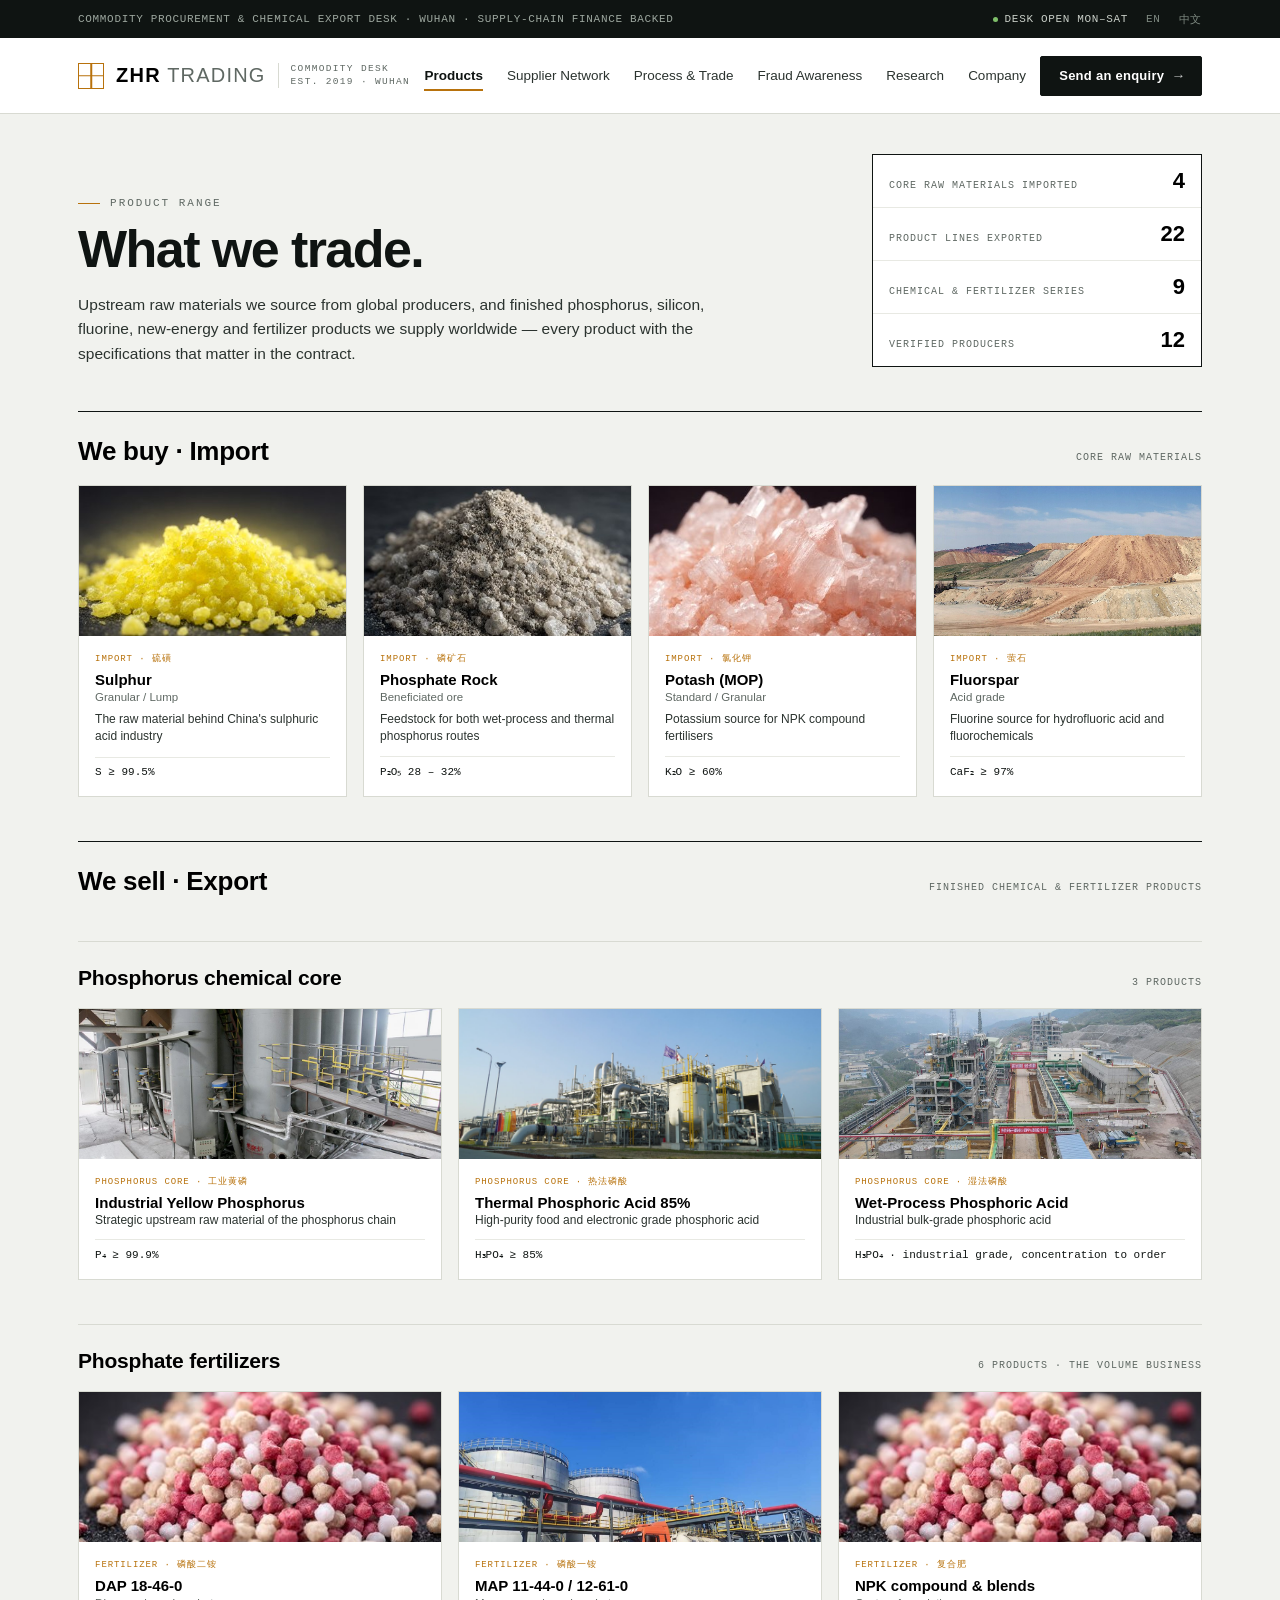
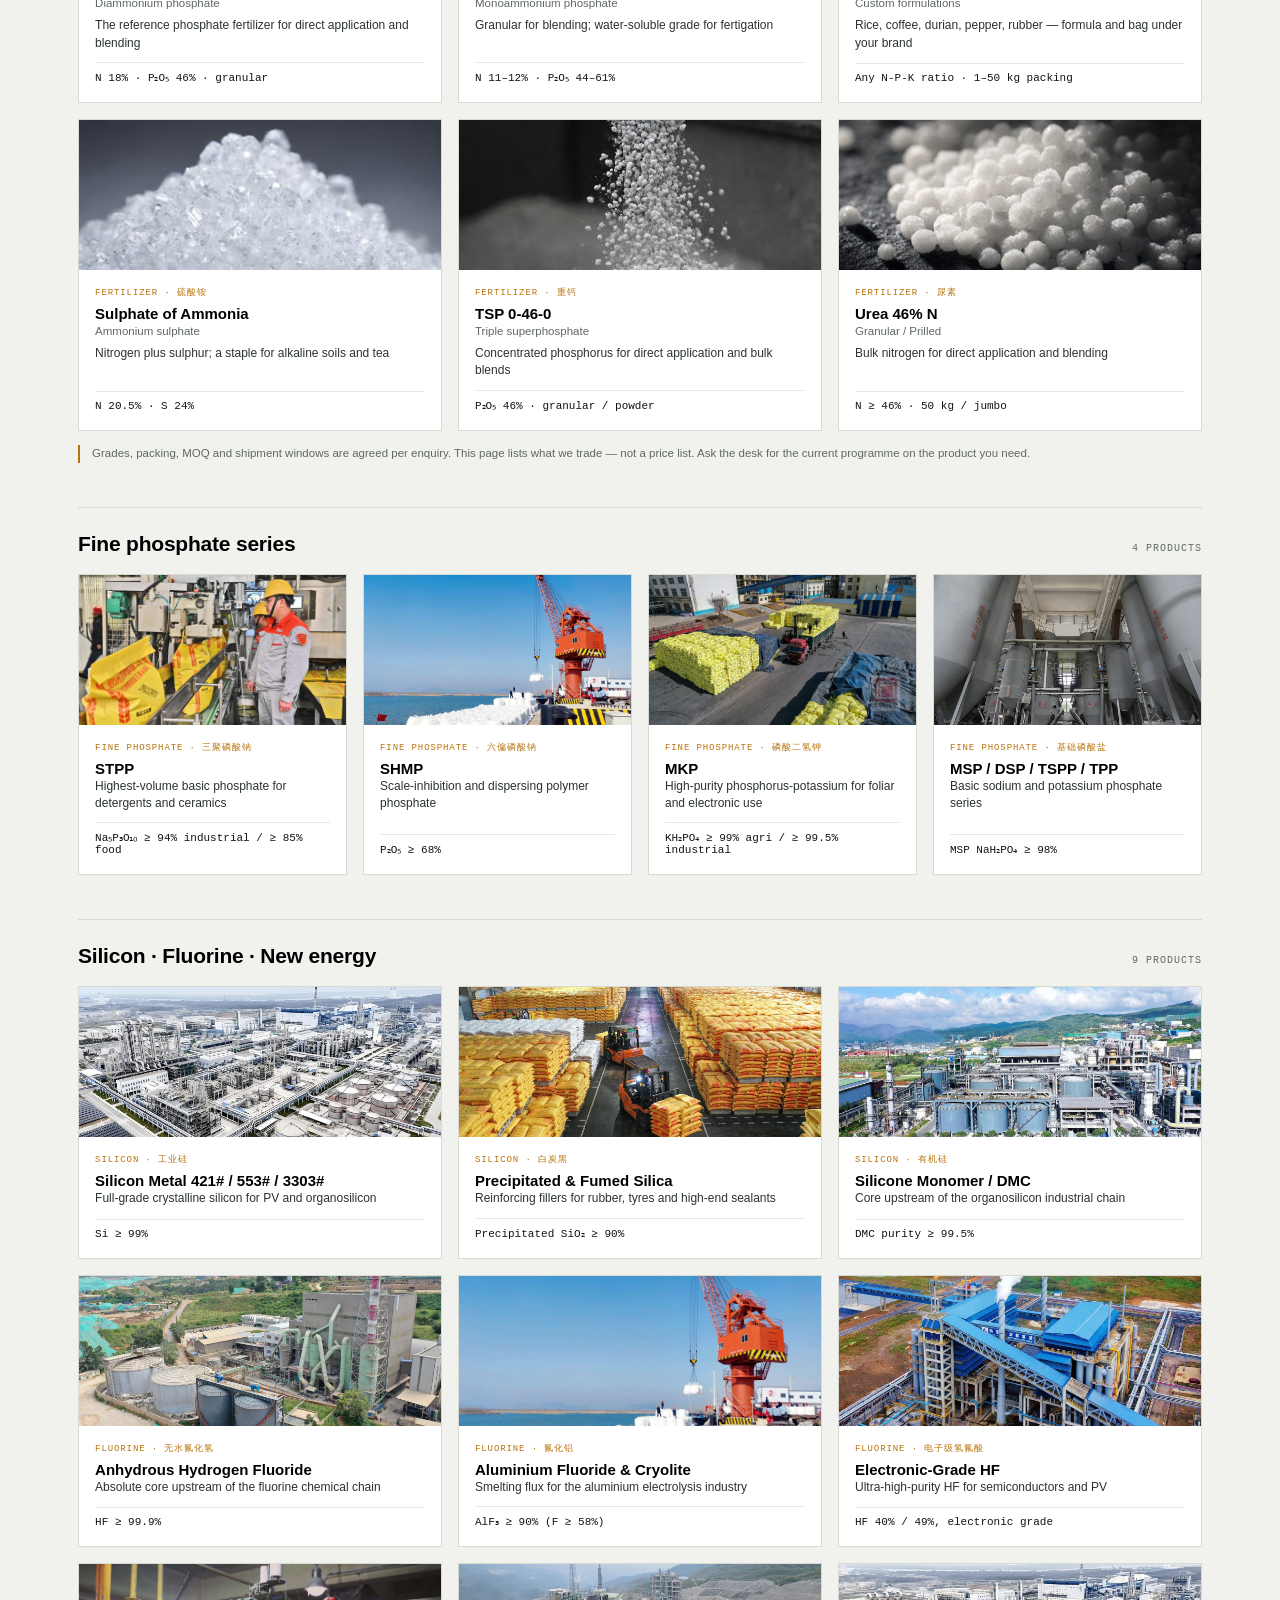
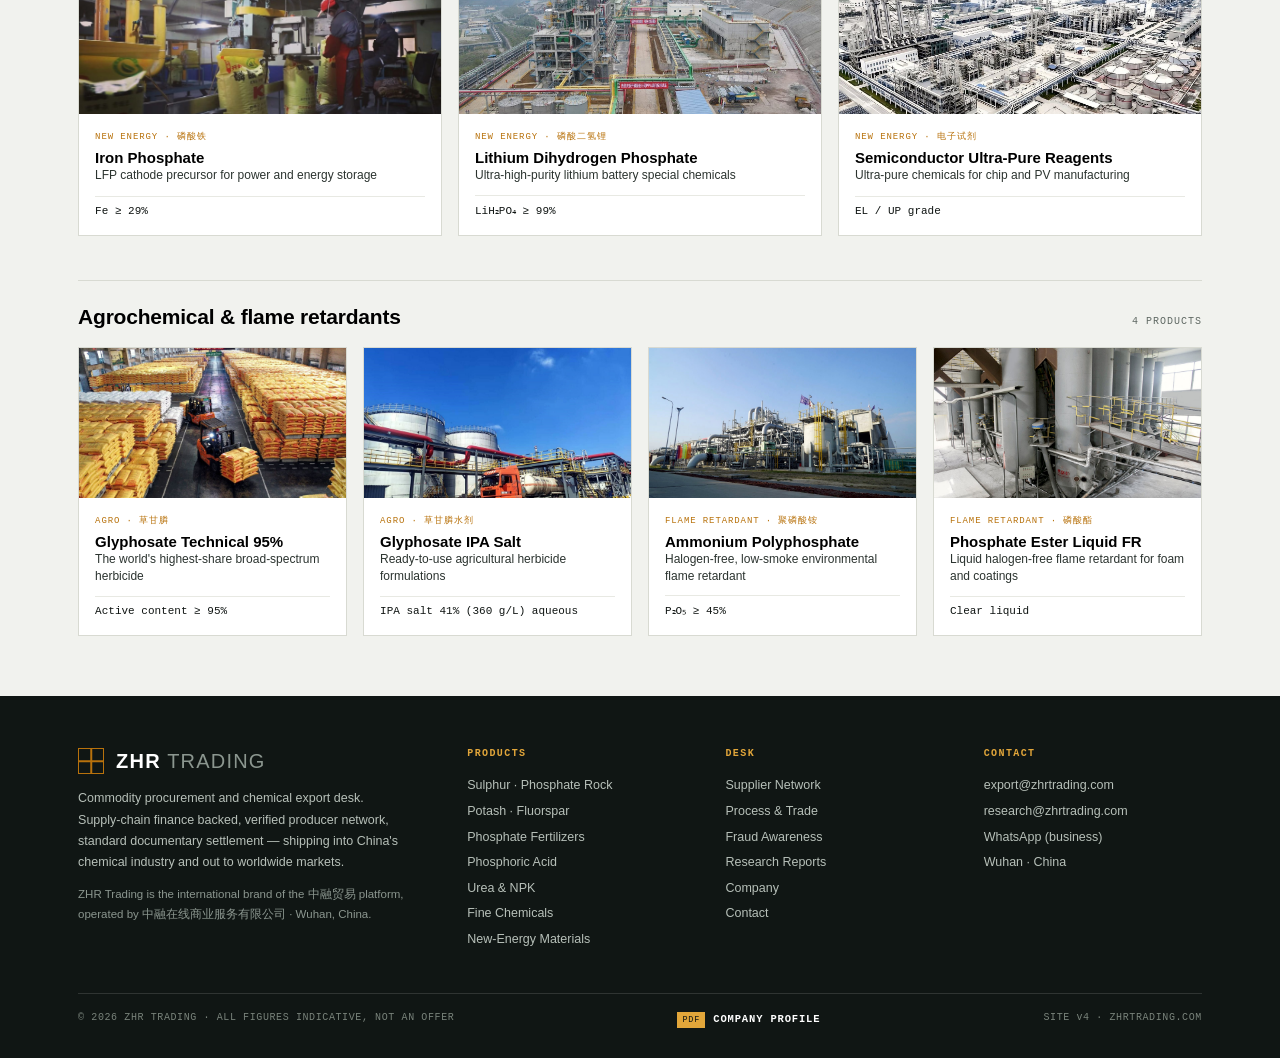
==== products.html @ 41c87e3f "ZHR site v4 - design-faithful build" ====
<!DOCTYPE html>
<html lang="en">
<head>
<meta charset="utf-8">
<meta name="viewport" content="width=device-width,initial-scale=1">
<title>Products — sulphur, phosphate rock, potash, fluorspar, DAP/MAP | ZHR Trading</title>
<meta name="description" content="What we trade: four raw materials in, nine product lines out — sulphur, phosphate rock, potash, fluorspar, phosphoric acid, DAP/MAP/NPK, urea and new-energy materials.">
<meta property="og:title" content="Products — sulphur, phosphate rock, potash, fluorspar, DAP/MAP | ZHR Trading">
<meta property="og:description" content="What we trade: four raw materials in, nine product lines out — sulphur, phosphate rock, potash, fluorspar, phosphoric acid, DAP/MAP/NPK, urea and new-energy materials.">
<meta property="og:type" content="website">
<meta property="og:site_name" content="ZHR Trading">
<link rel="canonical" href="https://www.zhrtrading.com/products">
<link rel="icon" href="assets/favicon.svg" type="image/svg+xml">
<link rel="stylesheet" href="assets/v4.css">
</head>
<body>
  <div class="utility"><div class="wrap">
    <div class="u-l">COMMODITY PROCUREMENT &amp; CHEMICAL EXPORT DESK · WUHAN · SUPPLY-CHAIN FINANCE BACKED</div>
    <div class="u-r"><span class="u-live"><i></i>DESK OPEN MON–SAT</span><span class="on">EN</span><a href="company.html" style="color:#7F8A82">中文</a></div>
  </div></div>
  <nav class="nav"><div class="wrap">
    <a class="brand" href="index.html" style="text-decoration:none"><span class="mark"></span><span class="wm">ZHR<em>&nbsp;TRADING</em></span>
      <span class="tag">COMMODITY DESK<br>EST. 2019 · WUHAN</span></a>
    <div class="menu"><a class="act " href="products.html">Products</a><a class="" href="network.html">Supplier Network</a><a class="" href="process.html">Process &amp; Trade</a><a class="" href="fraud.html">Fraud Awareness</a><a class="" href="research.html">Research</a><a class="" href="company.html">Company</a></div>
    <details class="mnav"><summary>☰</summary><div class="sheet"><a class="act" href="products.html">Products</a><a class="" href="network.html">Supplier Network</a><a class="" href="process.html">Process &amp; Trade</a><a class="" href="fraud.html">Fraud Awareness</a><a class="" href="research.html">Research</a><a class="" href="company.html">Company</a><a href="contact.html">Send an enquiry →</a></div></details>
    <a class="btn" href="contact.html">Send an enquiry <span class="ar">→</span></a>
  </div></nav>

<div class="wrap">
    <div class="pghead">
      <div>
        <div class="eyebrow"><span class="tick"></span>PRODUCT RANGE</div>
        <h1>What we trade.</h1>
        <p>Upstream raw materials we source from global producers, and finished phosphorus, silicon, fluorine,
          new-energy and fertilizer products we supply worldwide — every product with the specifications that
          matter in the contract.</p>
      </div>
      <div class="counts">
        <div><span class="k">Core raw materials imported</span><span class="v">4</span></div>
        <div><span class="k">Product lines exported</span><span class="v">22</span></div>
        <div><span class="k">Chemical &amp; fertilizer series</span><span class="v">9</span></div>
        <div><span class="k">Verified producers</span><span class="v">12</span></div>
      </div>
    </div>

    <div class="grp">
      <div class="gh"><h3>We buy · Import</h3><span class="gsub">Core raw materials</span></div>
      <div class="grid4">
        <div class="pcard"><div class="ph"><img src="img/prod_sulphur_granular.jpg"></div>
          <div class="body"><div class="ser">Import · 硫磺</div><b>Sulphur</b><div class="zh">Granular / Lump</div>
            <div class="use">The raw material behind China's sulphuric acid industry</div><div class="sp">S ≥ 99.5%</div></div></div>
        <div class="pcard"><div class="ph"><img src="img/prod_phosphate_rock.jpg"></div>
          <div class="body"><div class="ser">Import · 磷矿石</div><b>Phosphate Rock</b><div class="zh">Beneficiated ore</div>
            <div class="use">Feedstock for both wet-process and thermal phosphorus routes</div><div class="sp">P₂O₅ 28 – 32%</div></div></div>
        <div class="pcard"><div class="ph"><img src="img/prod_potassium_chloride.jpg"></div>
          <div class="body"><div class="ser">Import · 氯化钾</div><b>Potash (MOP)</b><div class="zh">Standard / Granular</div>
            <div class="use">Potassium source for NPK compound fertilisers</div><div class="sp">K₂O ≥ 60%</div></div></div>
        <div class="pcard"><div class="ph"><img src="img/ops/mine_02_panorama.jpg"></div>
          <div class="body"><div class="ser">Import · 萤石</div><b>Fluorspar</b><div class="zh">Acid grade</div>
            <div class="use">Fluorine source for hydrofluoric acid and fluorochemicals</div><div class="sp">CaF₂ ≥ 97%</div></div></div>
      </div>
    </div>

    <div class="grp">
      <div class="gh"><h3>We sell · Export</h3><span class="gsub">Finished chemical &amp; fertilizer products</span></div>
    </div>

    <div class="grp" style="border-top:1px solid var(--line)">
      <div class="gh"><h3 style="font-size:21px">Phosphorus chemical core</h3><span class="gsub">3 products</span></div>
      <div class="grid3">
        <div class="pcard"><div class="ph"><img src="img/ops/ws_p2o5zj_10.jpg"></div>
          <div class="body"><div class="ser">Phosphorus core · 工业黄磷</div><b>Industrial Yellow Phosphorus</b>
            <div class="use">Strategic upstream raw material of the phosphorus chain</div><div class="sp">P₄ ≥ 99.9%</div></div></div>
        <div class="pcard"><div class="ph"><img src="img/ops/process_01_chemical_plant_new.jpg"></div>
          <div class="body"><div class="ser">Phosphorus core · 热法磷酸</div><b>Thermal Phosphoric Acid 85%</b>
            <div class="use">High-purity food and electronic grade phosphoric acid</div><div class="sp">H₃PO₄ ≥ 85%</div></div></div>
        <div class="pcard"><div class="ph"><img src="img/ops/ws_gzstv_01.jpg"></div>
          <div class="body"><div class="ser">Phosphorus core · 湿法磷酸</div><b>Wet-Process Phosphoric Acid</b>
            <div class="use">Industrial bulk-grade phosphoric acid</div><div class="sp">H₃PO₄ · industrial grade, concentration to order</div></div></div>
      </div>
    </div>

    <div class="grp" style="border-top:1px solid var(--line)">
      <div class="gh"><h3 style="font-size:21px">Phosphate fertilizers</h3><span class="gsub">6 products · the volume business</span></div>
      <div class="grid3">
        <div class="pcard"><div class="ph"><img src="img/prod_npk_blend.jpg"></div>
          <div class="body"><div class="ser">Fertilizer · 磷酸二铵</div><b>DAP 18-46-0</b><div class="zh">Diammonium phosphate</div>
            <div class="use">The reference phosphate fertilizer for direct application and blending</div>
            <div class="sp">N 18% · P₂O₅ 46% · granular</div></div></div>
        <div class="pcard"><div class="ph"><img src="img/ops/ws_kingenta_05.jpg"></div>
          <div class="body"><div class="ser">Fertilizer · 磷酸一铵</div><b>MAP 11-44-0 / 12-61-0</b><div class="zh">Monoammonium phosphate</div>
            <div class="use">Granular for blending; water-soluble grade for fertigation</div>
            <div class="sp">N 11–12% · P₂O₅ 44–61%</div></div></div>
        <div class="pcard"><div class="ph"><img src="img/prod_npk_blend.jpg"></div>
          <div class="body"><div class="ser">Fertilizer · 复合肥</div><b>NPK compound &amp; blends</b><div class="zh">Custom formulations</div>
            <div class="use">Rice, coffee, durian, pepper, rubber — formula and bag under your brand</div>
            <div class="sp">Any N-P-K ratio · 1–50 kg packing</div></div></div>
        <div class="pcard"><div class="ph"><img src="img/prod_ammonium_sulphate.jpg"></div>
          <div class="body"><div class="ser">Fertilizer · 硫酸铵</div><b>Sulphate of Ammonia</b><div class="zh">Ammonium sulphate</div>
            <div class="use">Nitrogen plus sulphur; a staple for alkaline soils and tea</div>
            <div class="sp">N 20.5% · S 24%</div></div></div>
        <div class="pcard"><div class="ph"><img src="img/gen_fert_prills.jpg"></div>
          <div class="body"><div class="ser">Fertilizer · 重钙</div><b>TSP 0-46-0</b><div class="zh">Triple superphosphate</div>
            <div class="use">Concentrated phosphorus for direct application and bulk blends</div>
            <div class="sp">P₂O₅ 46% · granular / powder</div></div></div>
        <div class="pcard"><div class="ph"><img src="img/prod_urea_prills.jpg"></div>
          <div class="body"><div class="ser">Fertilizer · 尿素</div><b>Urea 46% N</b><div class="zh">Granular / Prilled</div>
            <div class="use">Bulk nitrogen for direct application and blending</div>
            <div class="sp">N ≥ 46% · 50 kg / jumbo</div></div></div>
      </div>
      <p class="note">Grades, packing, MOQ and shipment windows are agreed per enquiry. This page lists what we
        trade — not a price list. Ask the desk for the current programme on the product you need.</p>
    </div>

    <div class="grp" style="border-top:1px solid var(--line)">
      <div class="gh"><h3 style="font-size:21px">Fine phosphate series</h3><span class="gsub">4 products</span></div>
      <div class="grid4">
        <div class="pcard"><div class="ph"><img src="img/ops/packaging_line_inspection.jpg"></div>
          <div class="body"><div class="ser">Fine phosphate · 三聚磷酸钠</div><b>STPP</b>
            <div class="use">Highest-volume basic phosphate for detergents and ceramics</div><div class="sp">Na₅P₃O₁₀ ≥ 94% industrial / ≥ 85% food</div></div></div>
        <div class="pcard"><div class="ph"><img src="img/ops/plant-03.jpg"></div>
          <div class="body"><div class="ser">Fine phosphate · 六偏磷酸钠</div><b>SHMP</b>
            <div class="use">Scale-inhibition and dispersing polymer phosphate</div><div class="sp">P₂O₅ ≥ 68%</div></div></div>
        <div class="pcard"><div class="ph"><img src="img/ops/ws_hbnews_06.jpg"></div>
          <div class="body"><div class="ser">Fine phosphate · 磷酸二氢钾</div><b>MKP</b>
            <div class="use">High-purity phosphorus-potassium for foliar and electronic use</div><div class="sp">KH₂PO₄ ≥ 99% agri / ≥ 99.5% industrial</div></div></div>
        <div class="pcard"><div class="ph"><img src="img/ops/ws_p2o5zj_11.jpg"></div>
          <div class="body"><div class="ser">Fine phosphate · 基础磷酸盐</div><b>MSP / DSP / TSPP / TPP</b>
            <div class="use">Basic sodium and potassium phosphate series</div><div class="sp">MSP NaH₂PO₄ ≥ 98%</div></div></div>
      </div>
    </div>

    <div class="grp" style="border-top:1px solid var(--line)">
      <div class="gh"><h3 style="font-size:21px">Silicon · Fluorine · New energy</h3><span class="gsub">9 products</span></div>
      <div class="grid3">
        <div class="pcard"><div class="ph"><img src="img/ops/plant_industrial_new.jpg"></div>
          <div class="body"><div class="ser">Silicon · 工业硅</div><b>Silicon Metal 421# / 553# / 3303#</b>
            <div class="use">Full-grade crystalline silicon for PV and organosilicon</div><div class="sp">Si ≥ 99%</div></div></div>
        <div class="pcard"><div class="ph"><img src="img/ops/ws_04_plant_new.jpg"></div>
          <div class="body"><div class="ser">Silicon · 白炭黑</div><b>Precipitated &amp; Fumed Silica</b>
            <div class="use">Reinforcing fillers for rubber, tyres and high-end sealants</div><div class="sp">Precipitated SiO₂ ≥ 90%</div></div></div>
        <div class="pcard"><div class="ph"><img src="img/ops/ws_chinaypc_08.jpg"></div>
          <div class="body"><div class="ser">Silicon · 有机硅</div><b>Silicone Monomer / DMC</b>
            <div class="use">Core upstream of the organosilicon industrial chain</div><div class="sp">DMC purity ≥ 99.5%</div></div></div>
        <div class="pcard"><div class="ph"><img src="img/ops/ws_chinaypc_09.jpg"></div>
          <div class="body"><div class="ser">Fluorine · 无水氟化氢</div><b>Anhydrous Hydrogen Fluoride</b>
            <div class="use">Absolute core upstream of the fluorine chemical chain</div><div class="sp">HF ≥ 99.9%</div></div></div>
        <div class="pcard"><div class="ph"><img src="img/ops/plant-03.jpg"></div>
          <div class="body"><div class="ser">Fluorine · 氟化铝</div><b>Aluminium Fluoride &amp; Cryolite</b>
            <div class="use">Smelting flux for the aluminium electrolysis industry</div><div class="sp">AlF₃ ≥ 90% (F ≥ 58%)</div></div></div>
        <div class="pcard"><div class="ph"><img src="img/ops/ws_sina_00.jpg"></div>
          <div class="body"><div class="ser">Fluorine · 电子级氢氟酸</div><b>Electronic-Grade HF</b>
            <div class="use">Ultra-high-purity HF for semiconductors and PV</div><div class="sp">HF 40% / 49%, electronic grade</div></div></div>
        <div class="pcard"><div class="ph"><img src="img/ops/ws_gzstv_02.jpg"></div>
          <div class="body"><div class="ser">New energy · 磷酸铁</div><b>Iron Phosphate</b>
            <div class="use">LFP cathode precursor for power and energy storage</div><div class="sp">Fe ≥ 29%</div></div></div>
        <div class="pcard"><div class="ph"><img src="img/ops/ws_gzstv2_07.jpg"></div>
          <div class="body"><div class="ser">New energy · 磷酸二氢锂</div><b>Lithium Dihydrogen Phosphate</b>
            <div class="use">Ultra-high-purity lithium battery special chemicals</div><div class="sp">LiH₂PO₄ ≥ 99%</div></div></div>
        <div class="pcard"><div class="ph"><img src="img/ops/plant-industrial.jpg"></div>
          <div class="body"><div class="ser">New energy · 电子试剂</div><b>Semiconductor Ultra-Pure Reagents</b>
            <div class="use">Ultra-pure chemicals for chip and PV manufacturing</div><div class="sp">EL / UP grade</div></div></div>
      </div>
    </div>

    <div class="grp" style="border-top:1px solid var(--line);padding-bottom:60px">
      <div class="gh"><h3 style="font-size:21px">Agrochemical &amp; flame retardants</h3><span class="gsub">4 products</span></div>
      <div class="grid4">
        <div class="pcard"><div class="ph"><img src="img/ops/workshop-04.jpg"></div>
          <div class="body"><div class="ser">Agro · 草甘膦</div><b>Glyphosate Technical 95%</b>
            <div class="use">The world's highest-share broad-spectrum herbicide</div><div class="sp">Active content ≥ 95%</div></div></div>
        <div class="pcard"><div class="ph"><img src="img/ops/workshop-kingenta.jpg"></div>
          <div class="body"><div class="ser">Agro · 草甘膦水剂</div><b>Glyphosate IPA Salt</b>
            <div class="use">Ready-to-use agricultural herbicide formulations</div><div class="sp">IPA salt 41% (360 g/L) aqueous</div></div></div>
        <div class="pcard"><div class="ph"><img src="img/ops/chem-plant.jpg"></div>
          <div class="body"><div class="ser">Flame retardant · 聚磷酸铵</div><b>Ammonium Polyphosphate</b>
            <div class="use">Halogen-free, low-smoke environmental flame retardant</div><div class="sp">P₂O₅ ≥ 45%</div></div></div>
        <div class="pcard"><div class="ph"><img src="img/ops/workshop-p2o5.jpg"></div>
          <div class="body"><div class="ser">Flame retardant · 磷酸酯</div><b>Phosphate Ester Liquid FR</b>
            <div class="use">Liquid halogen-free flame retardant for foam and coatings</div><div class="sp">Clear liquid</div></div></div>
      </div>
    </div>
  </div>

  
</div>

<!-- ===================== S03 · SUPPLIER NETWORK & ON THE GROUND ===================== -->
<style>
#s03 .pghead{padding:40px 0 0;display:grid;grid-template-columns:1fr 330px;gap:56px;align-items:end}
#s03 .pghead h1{font-family:var(--f-d);font-size:52px;line-height:1.03;letter-spacing:-.03em;font-weight:600;margin-top:14px}
#s03 .pghead p{margin-top:16px;font-size:15px;line-height:1.6;color:var(--ink2);max-width:620px}
#s03 .facts{border:1px solid var(--ink);background:var(--panel)}
#s03 .facts div{display:flex;justify-content:space-between;align-items:baseline;padding:12px 16px;border-bottom:1px solid var(--line2)}
#s03 .facts div:last-child{border-bottom:0}
#s03 .facts .k{font-family:var(--f-m);font-size:10px;letter-spacing:.1em;text-transform:uppercase;color:var(--muted)}
#s03 .facts .v{font-family:var(--f-d);font-size:20px;font-weight:600}
#s03 .legend{margin-top:26px;border:1px solid var(--line);background:var(--panel);padding:14px 18px;font-size:12px;color:var(--muted);line-height:1.6}
#s03 .legend b{color:var(--ink)}
#s03 .pgrid{display:grid;grid-template-columns:repeat(3,1fr);gap:16px;margin-top:34px}
#s03 .pc{border:1px solid var(--line);background:var(--panel);display:flex;flex-direction:column}
#s03 .pc .ph{height:168px;overflow:hidden;position:relative}
#s03 .pc .ph img{width:100%;height:100%;object-fit:cover}
#s03 .pc .ph .id{position:absolute;left:0;top:0;background:var(--ink);color:#E2A63A;font-family:var(--f-d);font-size:22px;font-weight:600;padding:5px 14px}
#s03 .pc.noimg .body{padding-top:20px}
#s03 .pc .body{padding:16px 18px 18px;flex:1;display:flex;flex-direction:column}
#s03 .pc .reg{font-family:var(--f-m);font-size:9.5px;letter-spacing:.1em;text-transform:uppercase;color:var(--amber);margin-bottom:7px}
#s03 .pc h4{font-family:var(--f-d);font-size:16px;font-weight:600;line-height:1.28;margin-bottom:10px}
#s03 .pc .stats{display:grid;grid-template-columns:1fr auto;gap:5px 12px;font-family:var(--f-m);font-size:11px;
  border-top:1px solid var(--line2);padding-top:9px;margin-top:auto}
#s03 .pc .stats .dt{color:var(--muted)}#s03 .pc .stats .dd{color:var(--ink);text-align:right}
#s03 .pc .desc{font-size:12px;line-height:1.5;color:var(--ink2);margin-top:10px}
#s03 .tabs{display:flex;gap:20px;align-items:baseline;border-bottom:1px solid var(--line);padding-bottom:12px;margin-top:60px}
#s03 .tabs .tl{font-family:var(--f-d);font-size:26px;font-weight:600;letter-spacing:-.01em;margin-right:auto}
#s03 .tabs a{font-family:var(--f-m);font-size:10.5px;letter-spacing:.12em;text-transform:uppercase;color:var(--muted)}
#s03 .tabs a.on{color:var(--ink);border-bottom:2px solid var(--amber);padding-bottom:12px;margin-bottom:-13px}
#s03 .ogal{display:grid;grid-template-columns:repeat(4,1fr);gap:8px;margin-top:20px}
#s03 .ogal figure{position:relative;overflow:hidden;aspect-ratio:1/1}
#s03 .ogal figure img{width:100%;height:100%;object-fit:cover;filter:saturate(.92)}
#s03 .ogal figcaption{position:absolute;left:0;bottom:0;right:0;padding:16px 12px 10px;color:#E9EBE5;
  font-family:var(--f-m);font-size:9.5px;letter-spacing:.08em;text-transform:uppercase;
  background:linear-gradient(180deg,rgba(8,12,10,0),rgba(8,12,10,.85))}
#s03 .ogal figure.wide{grid-column:span 2;aspect-ratio:2/1}
</style>
  <footer class="foot"><div class="wrap">
    <div class="cols">
      <div class="about"><div class="brand"><span class="mark"></span><span class="wm">ZHR<em style="color:#8B968F">&nbsp;TRADING</em></span></div>
        <p>Commodity procurement and chemical export desk. Supply-chain finance backed, verified producer network,
          standard documentary settlement — shipping into China's chemical industry and out to worldwide markets.</p>
        <p style="margin-top:12px;font-size:11.5px;color:#8B968F">ZHR Trading is the international brand of the
          中融贸易 platform, operated by 中融在线商业服务有限公司 · Wuhan, China.</p></div>
      <div><h5>Products</h5><ul>
        <li><a href="products.html">Sulphur · Phosphate Rock</a></li><li><a href="products.html">Potash · Fluorspar</a></li>
        <li><a href="products.html">Phosphate Fertilizers</a></li><li><a href="products.html">Phosphoric Acid</a></li>
        <li><a href="products.html">Urea &amp; NPK</a></li><li><a href="products.html">Fine Chemicals</a></li>
        <li><a href="products.html">New-Energy Materials</a></li></ul></div>
      <div><h5>Desk</h5><ul>
        <li><a href="network.html">Supplier Network</a></li><li><a href="process.html">Process &amp; Trade</a></li>
        <li><a href="fraud.html">Fraud Awareness</a></li><li><a href="research.html">Research Reports</a></li>
        <li><a href="company.html">Company</a></li><li><a href="contact.html">Contact</a></li></ul></div>
      <div><h5>Contact</h5><ul>
        <li>export@zhrtrading.com</li><li>research@zhrtrading.com</li><li>WhatsApp (business)</li>
        <li>Wuhan · China</li></ul></div>
    </div>
    <div class="legal"><span>© 2026 ZHR TRADING · ALL FIGURES INDICATIVE, NOT AN OFFER</span>
      <a class="dl" href="download/ZHRTrading_Company_Profile_web.pdf" download style="border:0;padding:0;gap:8px">
        <span class="dl-ic">PDF</span><span class="dl-tx" style="color:#B7C0B9"><b>COMPANY PROFILE</b></span></a>
      <span>SITE v4 · ZHRTRADING.COM</span></div>
  </div></footer>

</body>
</html>
---- assets/v4.css ----
:root{
  --paper:#F1F2EE;--panel:#FFFFFF;--ink:#0F1412;--ink2:#2B332F;--muted:#5F6863;
  --line:#D8DAD2;--line2:#E8E9E3;--amber:#B8720C;--amber-l:#E2A63A;
  --dark:#101614;--dark2:#161D1A;--paper-on-dark:#E9EBE5;
  --green:#3E7A3A;--red:#A33B2A;
  --f-d:'Bahnschrift','DIN Alternate','Arial Narrow','Segoe UI',sans-serif;
  --f-b:'Segoe UI','Helvetica Neue',Arial,sans-serif;
  --f-m:'Cascadia Mono',Consolas,'Courier New',monospace;
  --pad:88px;--gutter:clamp(18px,6.1vw,88px);
}
*{box-sizing:border-box;margin:0;padding:0}
body{background:var(--paper);font-family:var(--f-b);-webkit-font-smoothing:antialiased}

body.dark{background:var(--dark);color:var(--paper-on-dark);--panel:#161D1A;--ink:#E9EBE5;--ink2:#C3CAC4;--muted:#8B968F;--line:rgba(233,235,229,.16);--line2:rgba(233,235,229,.09)}
.wrap{width:100%;max-width:1440px;margin:0 auto;padding:0 var(--gutter)}
.mono{font-family:var(--f-m);font-variant-numeric:tabular-nums;letter-spacing:.01em}
.eyebrow{font-family:var(--f-m);font-size:11px;letter-spacing:.18em;text-transform:uppercase;color:var(--muted);display:flex;align-items:center;gap:10px}
.eyebrow .tick{width:22px;height:1px;background:var(--amber);display:inline-block}
.sechead{display:flex;justify-content:space-between;align-items:flex-end;gap:40px;padding:0 0 26px}
.sechead .num{font-family:var(--f-m);font-size:11px;letter-spacing:.16em;color:var(--amber);text-transform:uppercase}
.sechead h2{font-family:var(--f-d);font-size:38px;line-height:1.06;letter-spacing:-.015em;font-weight:600;margin-top:10px}
.sechead p{max-width:430px;font-size:14.5px;line-height:1.55;color:var(--muted)}
a{color:inherit;text-decoration:none}
.btn{display:inline-flex;align-items:center;gap:10px;height:46px;padding:0 22px;border-radius:2px;font-size:13.5px;letter-spacing:.02em;font-weight:600;border:1px solid var(--ink);background:var(--ink);color:#fff}
.btn.ghost{background:transparent;color:var(--ink);border-color:var(--line)}
.btn .ar{font-family:var(--f-m);font-size:14px;opacity:.75}
.sec{padding:74px 0 0}

/* utility + nav (shared) */
.utility{background:var(--ink);color:#C9CFC8;height:38px;display:flex;align-items:center;font-size:11.5px}
.utility .wrap{display:flex;justify-content:space-between;align-items:center}
.utility .u-l{font-family:var(--f-m);font-size:11px;letter-spacing:.06em;color:#9DA79F}
.utility .u-r{display:flex;align-items:center;gap:18px;font-family:var(--f-m);font-size:11px;letter-spacing:.06em}
.utility .u-live{display:flex;align-items:center;gap:7px;color:#C9CFC8}
.utility .u-live i{width:5px;height:5px;border-radius:50%;background:#7FBF6A;display:block}
.utility .u-r .on{color:#fff}.utility .u-r span:not(.u-live){color:#7F8A82}
.nav{height:76px;display:flex;align-items:center;background:var(--panel);border-bottom:1px solid var(--line)}
.nav .wrap{display:flex;align-items:center;justify-content:space-between}
.brand{display:flex;align-items:center;gap:12px}
.brand .mark{width:26px;height:26px;border:1.5px solid var(--amber);position:relative;flex:0 0 auto}
.brand .mark:before,.brand .mark:after{content:"";position:absolute;background:var(--amber)}
.brand .mark:before{width:1.5px;height:100%;left:50%;top:0;transform:translateX(-50%)}
.brand .mark:after{height:1.5px;width:100%;top:50%;left:0;transform:translateY(-50%)}
.brand .wm{font-family:var(--f-d);font-size:20px;letter-spacing:.06em;font-weight:600}
.brand .wm em{font-style:normal;font-weight:300;color:var(--muted)}
.brand .tag{font-family:var(--f-m);font-size:9.5px;letter-spacing:.14em;color:var(--muted);border-left:1px solid var(--line);padding-left:12px;line-height:1.35}
.menu{display:flex;align-items:center;gap:24px;font-size:13.5px}
.menu a{color:var(--ink2);padding:6px 0;position:relative}
.menu a.act{color:var(--ink);font-weight:600}
.menu a.act:after{content:"";position:absolute;left:0;right:0;bottom:-2px;height:2px;background:var(--amber)}
.nav .btn{height:40px;padding:0 18px;font-size:13px}

/* foot */
.foot{background:var(--dark);color:var(--paper-on-dark);padding:52px 0 30px;--muted:#8B968F;--line:rgba(233,235,229,.14)}
.foot .cols{display:grid;grid-template-columns:1.6fr 1fr 1fr 1fr;gap:40px}
.foot h5{font-family:var(--f-m);font-size:10px;letter-spacing:.14em;text-transform:uppercase;color:var(--amber-l);margin-bottom:14px}
.foot ul{list-style:none;font-size:12.5px;line-height:2.05;color:#B7C0B9}
.foot .about p{font-size:12.5px;line-height:1.7;color:#B7C0B9;max-width:330px;margin-top:14px}
.foot .brand .wm{color:#fff}
.foot .legal{margin-top:40px;padding-top:18px;border-top:1px solid rgba(233,235,229,.14);display:flex;justify-content:space-between;font-family:var(--f-m);font-size:10px;letter-spacing:.06em;color:#79837B}

/* ===== HERO ===== */
.hero{padding:0;border-bottom:1px solid var(--line)}
.hero .hgrid{display:grid;grid-template-columns:1.28fr 1fr;height:min(600px,72vh);min-height:460px}
.hero .hmain{position:relative;overflow:hidden}
.hero .hmain img{width:100%;height:100%;object-fit:cover;filter:saturate(.94) contrast(1.03)}
.hero .hmain:after{content:"";position:absolute;inset:0;background:linear-gradient(90deg,rgba(12,17,15,.82) 0%,rgba(12,17,15,.62) 46%,rgba(12,17,15,.28) 100%)}
.hero .hside{display:grid;grid-template-columns:1fr 1fr;grid-template-rows:1fr 1fr;gap:1px;background:var(--line)}
.hero .hside a{position:relative;overflow:hidden;display:block}
.hero .hside img{width:100%;height:100%;object-fit:cover;filter:saturate(.86) brightness(.96);transition:transform .6s ease}
.hero .hside a:hover img{transform:scale(1.04)}
.hero .hside .cx{position:absolute;left:0;right:0;bottom:0;padding:26px 14px 11px;
  background:linear-gradient(180deg,transparent,rgba(10,14,12,.86));
  font-family:var(--f-m);font-size:9.5px;letter-spacing:.13em;text-transform:uppercase;color:#DCE1DA}
.hero .hside .cx b{display:block;color:#fff;font-weight:600;margin-bottom:2px}
@media (max-width:1000px){.hero .hgrid{grid-template-columns:1fr;height:auto}
  .hero .hmain{height:420px}.hero .hside{grid-template-columns:1fr 1fr;height:280px}}
/* ---- corporate film band ---- */
.film{background:var(--ink);border-bottom:1px solid rgba(233,235,229,.14)}
.film .fwrap2{display:grid;grid-template-columns:1.4fr 1fr;align-items:center}
.fposter{position:relative;overflow:hidden;aspect-ratio:16/9;background:#000}
.fposter img{width:100%;height:100%;object-fit:cover;filter:saturate(.86) brightness(.9)}
.fposter .play{position:absolute;left:50%;top:50%;transform:translate(-50%,-50%);width:74px;height:74px;
  border-radius:50%;border:1px solid rgba(255,255,255,.8);background:rgba(10,14,12,.34);color:#fff;
  font-size:16px;display:flex;align-items:center;justify-content:center;cursor:pointer;padding-left:5px}
.fposter .play:hover{background:rgba(226,166,58,.28);border-color:#E2A63A}
.fposter .fcap{position:absolute;left:18px;bottom:14px;font-family:var(--f-m);font-size:9px;
  letter-spacing:.16em;color:#DCE1DA;text-shadow:0 1px 6px rgba(0,0,0,.7)}
.fcopy{padding:38px 0 38px 46px}
.fcopy h3{font-family:var(--f-d);font-size:29px;color:#fff;font-weight:600;line-height:1.12;letter-spacing:-.02em}
.fcopy p{margin-top:13px;font-size:13.5px;line-height:1.6;color:#9DA79F;max-width:390px}
.fbeats{margin-top:18px;list-style:none;font-family:var(--f-m);font-size:9.5px;letter-spacing:.1em;color:#8B968F}
.fbeats li{padding:7px 0;border-top:1px dotted rgba(233,235,229,.18)}
.fbeats li b{color:#E2A63A;margin-right:9px}
@media (max-width:1000px){.film .fwrap2{grid-template-columns:1fr}.fcopy{padding:26px 0 30px}}
/* ---- download chip ---- */
.filmbtns{display:flex;align-items:center;gap:16px;margin-top:20px;flex-wrap:wrap}
.dl{display:inline-flex;align-items:center;gap:10px;text-decoration:none;padding:9px 14px 9px 10px;
  border:1px solid rgba(233,235,229,.26);color:#DDE3DC;transition:.15s}
.dl:hover{border-color:#E2A63A;background:rgba(226,166,58,.08)}
.dl-ic{font-family:var(--f-m);font-size:8.5px;letter-spacing:.1em;color:#0F1412;background:#E2A63A;
  padding:4px 5px;line-height:1}
.dl-tx{font-family:var(--f-m);font-size:9.5px;letter-spacing:.06em;line-height:1.45;color:#8B968F}
.dl-tx b{display:block;color:#fff;font-size:10.5px;letter-spacing:.08em;font-weight:600}
.foot .dl{border-color:rgba(233,235,229,.2)}
.hero .hcopy{position:absolute;left:0;right:0;bottom:0;z-index:2}
.hero .hcopy .wrap{padding:0 34px 46px 34px;max-width:100%;width:auto}
.hero .hcopy .eyebrow{color:#E2A63A;margin-bottom:14px;font-size:10px}
.hero .hcopy .eyebrow .tick{background:#E2A63A}
.hero h1{font-family:var(--f-d);font-size:56px;line-height:1;letter-spacing:-.03em;font-weight:600;color:#fff;max-width:640px}
.hero .hsub{margin-top:20px;max-width:560px;font-size:16px;line-height:1.6;color:#D6DCD7}
.hero .hsub b{color:#fff;font-weight:600}
.hero .hcta{display:flex;gap:12px;margin-top:28px}
.hero .hcta .btn{background:#E2A63A;border-color:#E2A63A;color:#0C110F}
.hero .hcta .btn.ghost{background:transparent;color:#fff;border-color:rgba(255,255,255,.4)}

/* ===== BUY/SELL ===== */
.bs{display:grid;grid-template-columns:1fr 1fr;gap:0;border-bottom:1px solid var(--line)}
.bs .col{padding:40px 0 44px}
.bs .col+.col{border-left:1px solid var(--line);padding-left:48px}
.bs .col:first-child{padding-right:48px}
.bs .blab{font-family:var(--f-m);font-size:10px;letter-spacing:.14em;text-transform:uppercase;color:var(--amber);margin-bottom:6px}
.bs h3{font-family:var(--f-d);font-size:24px;font-weight:600;letter-spacing:-.01em;margin-bottom:4px}
.bs .bsub{font-size:13px;color:var(--muted);margin-bottom:22px}
.bs .pgrid{display:grid;grid-template-columns:repeat(2,1fr);gap:1px;background:var(--line);border:1px solid var(--line)}
.bs .pgrid.wide{grid-template-columns:repeat(3,1fr)}
.bs .pitem{background:var(--panel);padding:18px 16px}
.bs .pitem .role{font-family:var(--f-m);font-size:9px;letter-spacing:.1em;text-transform:uppercase;color:var(--amber);margin-bottom:8px}
.bs .pitem b{font-family:var(--f-d);font-size:16px;font-weight:600;display:block;line-height:1.2}
.bs .pitem .zh{font-size:11px;color:var(--muted);margin:2px 0 6px}
.bs .pitem .spec{font-family:var(--f-m);font-size:11px;color:var(--ink2);line-height:1.4}
.bs .pitem .use{font-size:11.5px;color:var(--muted);margin-top:4px;line-height:1.4}

/* ===== gallery ===== */
.gal{display:grid;grid-template-columns:repeat(4,1fr);gap:8px;margin-top:8px}
.gal a{position:relative;overflow:hidden;display:block;aspect-ratio:4/3}
.gal a img{width:100%;height:100%;object-fit:cover;filter:saturate(.92)}
.gal a .tag{position:absolute;left:0;bottom:0;background:rgba(15,20,18,.82);color:#E9EBE5;font-family:var(--f-m);font-size:9px;letter-spacing:.1em;text-transform:uppercase;padding:5px 9px}
.gal.wide6{grid-template-columns:repeat(6,1fr)}

/* ===== supplier cards ===== */
.scards{display:grid;grid-template-columns:repeat(3,1fr);gap:20px}
.scard{border:1px solid var(--line);background:var(--panel);overflow:hidden}
.scard .ph{position:relative;height:180px;overflow:hidden}
.scard .ph img{width:100%;height:100%;object-fit:cover}
.scard .ph .id{position:absolute;left:0;top:0;background:var(--ink);color:#E2A63A;font-family:var(--f-d);font-size:20px;font-weight:600;padding:6px 14px}
.scard .body{padding:18px 18px 20px}
.scard .reg{font-family:var(--f-m);font-size:9.5px;letter-spacing:.1em;text-transform:uppercase;color:var(--muted);margin-bottom:8px}
.scard h4{font-family:var(--f-d);font-size:15px;font-weight:600;line-height:1.3;margin-bottom:10px}
.scard .stats{display:grid;grid-template-columns:1fr 1fr;gap:6px 12px;font-family:var(--f-m);font-size:11px;border-top:1px solid var(--line2);padding-top:10px}
.scard .stats dt{color:var(--muted)}.scard .stats dd{color:var(--ink);text-align:right}
.scard .desc{font-size:12px;line-height:1.5;color:var(--ink2);margin-top:10px}

/* ===== process flow ===== */
.flow5{display:grid;grid-template-columns:repeat(5,1fr);gap:1px;background:var(--line);border:1px solid var(--line)}
.flow5 div{background:var(--panel);padding:22px 18px 24px;position:relative}
.flow5 .n{font-family:var(--f-d);font-size:32px;color:var(--amber);font-weight:600;line-height:1}
.flow5 b{display:block;font-family:var(--f-d);font-size:15px;margin:10px 0 6px}
.flow5 span{font-size:12px;color:var(--muted);line-height:1.45}
.pillars{display:grid;grid-template-columns:repeat(3,1fr);gap:20px;margin-top:0}
.pillar{border:1px solid var(--line);background:var(--panel);padding:28px 24px}
.pillar .ic{font-family:var(--f-d);font-size:28px;color:var(--amber);font-weight:600;letter-spacing:.02em}
.pillar h4{font-family:var(--f-d);font-size:18px;font-weight:600;margin:10px 0 8px}
.pillar p{font-size:13px;line-height:1.55;color:var(--muted)}
.principles{display:grid;grid-template-columns:1fr 1fr;gap:1px;background:var(--line);border:1px solid var(--line);margin-top:0}
.principles div{background:var(--panel);padding:20px 22px;font-size:13px;line-height:1.5;color:var(--ink2);display:flex;gap:12px;align-items:flex-start}
.principles div:before{content:"✓";color:var(--green);font-weight:700;flex:0 0 auto;font-size:15px}

/* ===== fraud ===== */
.fraud-grid{display:grid;grid-template-columns:1fr 1fr;gap:44px}
.fl ul,.fr ul{list-style:none}
.fl li,.fr li{padding:11px 0;border-bottom:1px dotted var(--line);font-size:13px;line-height:1.5;color:var(--ink2);display:flex;gap:12px}
.fl li .n,.fr li .n{font-family:var(--f-m);font-size:11px;color:var(--amber);flex:0 0 22px}
.fl li b,.fr li b{color:var(--ink);font-weight:600}
.will{display:grid;grid-template-columns:1fr 1fr;gap:1px;background:var(--line);border:1px solid var(--line)}
.will div{background:var(--panel);padding:22px 24px}
.will .h{font-family:var(--f-m);font-size:10px;letter-spacing:.12em;text-transform:uppercase;margin-bottom:14px}
.will .y .h{color:var(--green)}.will .n .h{color:var(--red)}
.will ul{list-style:none;font-size:13px;line-height:1.95;color:var(--ink2)}
.will .y li:before{content:"✓ ";color:var(--green)}
.will .n li:before{content:"✕ ";color:var(--red)}

/* ===== product card (products page) ===== */
.pcard{border:1px solid var(--line);background:var(--panel);display:flex;flex-direction:column}
.pcard .ph{height:150px;overflow:hidden}
.pcard .ph img{width:100%;height:100%;object-fit:cover}
.pcard .body{padding:16px 16px 18px;flex:1;display:flex;flex-direction:column}
.pcard .ser{font-family:var(--f-m);font-size:9px;letter-spacing:.1em;text-transform:uppercase;color:var(--amber);margin-bottom:6px}
.pcard b{font-family:var(--f-d);font-size:15px;font-weight:600;line-height:1.2}
.pcard .zh{font-size:11.5px;color:var(--muted);margin:2px 0 8px}
.pcard .use{font-size:12px;color:var(--ink2);line-height:1.45;flex:1}
.pcard .sp{font-family:var(--f-m);font-size:11px;color:var(--ink);border-top:1px solid var(--line2);padding-top:8px;margin-top:10px}

/* ===== trust strip ===== */
.trust{display:grid;grid-template-columns:repeat(4,1fr);gap:1px;background:var(--line);border-bottom:1px solid var(--line)}
.trust div{background:var(--paper);padding:26px 24px 28px}
.trust .k{font-family:var(--f-m);font-size:10px;letter-spacing:.13em;text-transform:uppercase;color:var(--amber);margin-bottom:12px}
.trust h4{font-size:14.5px;font-weight:600;line-height:1.35;margin-bottom:8px}
.trust p{font-size:12.5px;line-height:1.55;color:var(--muted)}

/* mobile */
.pghead{padding:40px 0 0;display:grid;grid-template-columns:1fr 340px;gap:56px;align-items:end}
.pghead h1{font-family:var(--f-d);font-size:54px;line-height:1.02;letter-spacing:-.03em;font-weight:600;margin-top:14px}
.pghead p{margin-top:16px;font-size:15px;line-height:1.6;color:var(--ink2);max-width:620px}
.counts{border:1px solid var(--ink);background:var(--panel)}
.counts div{display:flex;justify-content:space-between;align-items:baseline;padding:13px 16px;border-bottom:1px solid var(--line2)}
.counts div:last-child{border-bottom:0}
.counts .k{font-family:var(--f-m);font-size:10px;letter-spacing:.1em;text-transform:uppercase;color:var(--muted)}
.counts .v{font-family:var(--f-d);font-size:22px;font-weight:600}
.grp{margin-top:44px;border-top:1px solid var(--ink);padding-top:24px}
.grp .gh{display:flex;justify-content:space-between;align-items:baseline;margin-bottom:18px}
.grp h3{font-family:var(--f-d);font-size:26px;font-weight:600;letter-spacing:-.01em}
.grp .gsub{font-family:var(--f-m);font-size:10px;letter-spacing:.1em;text-transform:uppercase;color:var(--muted)}
.grid4{display:grid;grid-template-columns:repeat(4,1fr);gap:16px}
.grid3{display:grid;grid-template-columns:repeat(3,1fr);gap:16px}
.note{font-size:11.5px;color:var(--muted);line-height:1.55;margin-top:14px;border-left:2px solid var(--amber);padding-left:12px}
.pghead{padding:40px 0 0;display:grid;grid-template-columns:1fr 330px;gap:56px;align-items:end}
.pghead h1{font-family:var(--f-d);font-size:52px;line-height:1.03;letter-spacing:-.03em;font-weight:600;margin-top:14px}
.pghead p{margin-top:16px;font-size:15px;line-height:1.6;color:var(--ink2);max-width:620px}
.facts{border:1px solid var(--ink);background:var(--panel)}
.facts div{display:flex;justify-content:space-between;align-items:baseline;padding:12px 16px;border-bottom:1px solid var(--line2)}
.facts div:last-child{border-bottom:0}
.facts .k{font-family:var(--f-m);font-size:10px;letter-spacing:.1em;text-transform:uppercase;color:var(--muted)}
.facts .v{font-family:var(--f-d);font-size:20px;font-weight:600}
.legend{margin-top:26px;border:1px solid var(--line);background:var(--panel);padding:14px 18px;font-size:12px;color:var(--muted);line-height:1.6}
.legend b{color:var(--ink)}
.pgrid{display:grid;grid-template-columns:repeat(3,1fr);gap:16px;margin-top:34px}
.pc{border:1px solid var(--line);background:var(--panel);display:flex;flex-direction:column}
.pc .ph{height:168px;overflow:hidden;position:relative}
.pc .ph img{width:100%;height:100%;object-fit:cover}
.pc .ph .id{position:absolute;left:0;top:0;background:var(--ink);color:#E2A63A;font-family:var(--f-d);font-size:22px;font-weight:600;padding:5px 14px}
.pc.noimg .body{padding-top:20px}
.pc .body{padding:16px 18px 18px;flex:1;display:flex;flex-direction:column}
.pc .reg{font-family:var(--f-m);font-size:9.5px;letter-spacing:.1em;text-transform:uppercase;color:var(--amber);margin-bottom:7px}
.pc h4{font-family:var(--f-d);font-size:16px;font-weight:600;line-height:1.28;margin-bottom:10px}
.pc .stats{display:grid;grid-template-columns:1fr auto;gap:5px 12px;font-family:var(--f-m);font-size:11px;
  border-top:1px solid var(--line2);padding-top:9px;margin-top:auto}
.pc .stats .dt{color:var(--muted)}.pc .stats .dd{color:var(--ink);text-align:right}
.pc .desc{font-size:12px;line-height:1.5;color:var(--ink2);margin-top:10px}
.tabs{display:flex;gap:20px;align-items:baseline;border-bottom:1px solid var(--line);padding-bottom:12px;margin-top:60px}
.tabs .tl{font-family:var(--f-d);font-size:26px;font-weight:600;letter-spacing:-.01em;margin-right:auto}
.tabs a{font-family:var(--f-m);font-size:10.5px;letter-spacing:.12em;text-transform:uppercase;color:var(--muted)}
.tabs a.on{color:var(--ink);border-bottom:2px solid var(--amber);padding-bottom:12px;margin-bottom:-13px}
.ogal{display:grid;grid-template-columns:repeat(4,1fr);gap:8px;margin-top:20px}
.ogal figure{position:relative;overflow:hidden;aspect-ratio:1/1}
.ogal figure img{width:100%;height:100%;object-fit:cover;filter:saturate(.92)}
.ogal figcaption{position:absolute;left:0;bottom:0;right:0;padding:16px 12px 10px;color:#E9EBE5;
  font-family:var(--f-m);font-size:9.5px;letter-spacing:.08em;text-transform:uppercase;
  background:linear-gradient(180deg,rgba(8,12,10,0),rgba(8,12,10,.85))}
.ogal figure.wide{grid-column:span 2;aspect-ratio:2/1}
.pghead{padding:40px 0 0}
.pghead h1{font-family:var(--f-d);font-size:54px;line-height:1.02;letter-spacing:-.03em;font-weight:600;margin-top:14px;max-width:900px}
.pghead p{margin-top:16px;font-size:15.5px;line-height:1.6;color:var(--ink2);max-width:660px}
.blk{margin-top:48px;border-top:1px solid var(--ink);padding-top:26px}
.blk h3{font-family:var(--f-d);font-size:26px;font-weight:600;letter-spacing:-.01em}
.blk .bhd{display:flex;justify-content:space-between;align-items:baseline;margin-bottom:20px;gap:40px}
.blk .bsub{font-size:13.5px;color:var(--muted);max-width:420px;line-height:1.55;text-align:right}
.docs{display:grid;grid-template-columns:repeat(3,1fr);gap:1px;background:var(--line);border:1px solid var(--line)}
.docs div{background:var(--panel);padding:16px 18px}
.docs b{display:block;font-family:var(--f-m);font-size:10.5px;letter-spacing:.09em;text-transform:uppercase;margin-bottom:5px}
.docs span{font-size:12px;color:var(--muted);line-height:1.5}
.cta{margin-top:52px;background:var(--ink);color:#E9EBE5;padding:40px 44px;display:grid;
  grid-template-columns:1fr auto;gap:40px;align-items:center}
.cta h3{font-family:var(--f-d);font-size:30px;font-weight:600;letter-spacing:-.02em;color:#fff}
.cta p{margin-top:10px;font-size:14px;color:#A9B3AC;line-height:1.6;max-width:620px}
.cta .btn{background:#E2A63A;border-color:#E2A63A;color:#0C110F;height:50px}
.pghead{padding:44px 0 0}
.pghead h1{font-family:var(--f-d);font-size:52px;line-height:1.03;letter-spacing:-.03em;font-weight:600;margin-top:14px;max-width:920px;color:#fff}
.pghead p{margin-top:16px;font-size:15.5px;line-height:1.6;color:#A9B3AC;max-width:660px}
.blk{margin-top:46px;border-top:1px solid rgba(233,235,229,.28);padding-top:26px}
.bhd{display:flex;justify-content:space-between;align-items:baseline;gap:40px;margin-bottom:20px}
.bhd h3{font-family:var(--f-d);font-size:25px;font-weight:600;color:#fff}
.bhd .bsub{font-size:13px;color:#8B968F;max-width:400px;line-height:1.55;text-align:right}
.scams{display:grid;grid-template-columns:repeat(4,1fr);gap:1px;background:rgba(233,235,229,.16);border:1px solid rgba(233,235,229,.16)}
.scams div{background:#161D1A;padding:22px 20px 24px}
.scams .n{font-family:var(--f-d);font-size:26px;color:#E2A63A;font-weight:600}
.scams b{display:block;font-family:var(--f-d);font-size:15px;margin:10px 0 7px;color:#fff}
.scams p{font-size:12px;line-height:1.55;color:#9DA79F}
.steps{display:grid;grid-template-columns:repeat(5,1fr);gap:1px;background:rgba(233,235,229,.16);border:1px solid rgba(233,235,229,.16)}
.steps div{background:#161D1A;padding:20px 18px 22px}
.steps .n{font-family:var(--f-m);font-size:10px;letter-spacing:.12em;color:#E2A63A}
.steps b{display:block;font-size:13.5px;margin:9px 0 6px;color:#fff}
.steps span{font-size:11.5px;line-height:1.5;color:#9DA79F;display:block}
.fl,..fr{padding:26px 0 0}
.li{display:flex;gap:14px;padding:12px 0;border-bottom:1px dotted rgba(233,235,229,.2);font-size:13px;line-height:1.55;color:#C3CAC4}
.li .n{font-family:var(--f-m);font-size:11px;color:#E2A63A;flex:0 0 24px}
.li b{color:#fff;font-weight:600}
.will{display:grid;grid-template-columns:1fr 1fr;gap:1px;background:rgba(233,235,229,.16);border:1px solid rgba(233,235,229,.16)}
.will div{background:#161D1A;padding:22px 24px}
.will .h{font-family:var(--f-m);font-size:10px;letter-spacing:.12em;text-transform:uppercase;margin-bottom:14px}
.will .y .h{color:#7FBF6A}.will .n .h{color:#D97757}
.will ul{list-style:none;font-size:13px;line-height:2;color:#C3CAC4}
.will .y li:before{content:"✓ ";color:#7FBF6A}
.will .n li:before{content:"✕ ";color:#D97757}
.pghead{padding:40px 0 0}
.pghead h1{font-family:var(--f-d);font-size:52px;line-height:1.03;letter-spacing:-.03em;font-weight:600;margin-top:14px;max-width:860px}
.pghead p{margin-top:16px;font-size:15.5px;line-height:1.6;color:var(--ink2);max-width:640px}
.rgrid{display:grid;grid-template-columns:repeat(4,1fr);gap:1px;background:var(--line);border:1px solid var(--line);margin-top:44px}
.rgrid>div{background:var(--panel);padding:22px 20px 24px;display:flex;flex-direction:column}
.rgrid .cd{font-family:var(--f-m);font-size:9.5px;letter-spacing:.13em;color:var(--amber);text-transform:uppercase}
.rgrid h4{font-family:var(--f-d);font-size:18px;font-weight:600;margin:9px 0 8px;line-height:1.2}
.rgrid ul{list-style:none;font-size:12px;line-height:1.75;color:var(--ink2);flex:1}
.rgrid li:before{content:"— ";color:var(--muted)}
.rgrid .fq{margin-top:14px;padding-top:11px;border-top:1px dotted var(--line);font-family:var(--f-m);font-size:9.5px;letter-spacing:.1em;color:var(--muted)}
.fwrap{margin-top:48px;display:grid;grid-template-columns:1.05fr .95fr;gap:1px;background:var(--line);border:1px solid var(--line)}
.fcol{background:var(--panel);padding:34px 38px 38px}
.fcol h3{font-family:var(--f-d);font-size:24px;font-weight:600;margin-bottom:6px}
.fcol .hint{font-size:12.5px;color:var(--muted);margin-bottom:22px;line-height:1.55}
.fr{display:grid;grid-template-columns:1fr 1fr;gap:14px;margin-bottom:14px}
.fr.one{grid-template-columns:1fr}
.fld label{display:block;font-family:var(--f-m);font-size:9.5px;letter-spacing:.11em;text-transform:uppercase;color:var(--ink2);margin-bottom:6px}
.fld input,.fld select{width:100%;height:42px;padding:0 12px;border:1px solid var(--line);
  background:#FBFCFA;font-family:var(--f-b);font-size:13.5px;color:var(--ink);border-radius:0;outline:none}
.fld input:focus,.fld select:focus{border-color:var(--ink);background:#fff}
.chks{display:grid;grid-template-columns:1fr 1fr;gap:8px 16px;margin:6px 0 18px}
.chk{display:flex;gap:8px;align-items:flex-start;font-size:12.5px;line-height:1.45;color:var(--ink2)}
.chk i{flex:0 0 13px;height:13px;border:1px solid #B9BDB4;margin-top:2px;background:#fff}
.consent{display:flex;gap:9px;align-items:flex-start;font-size:12px;line-height:1.5;color:var(--ink2);
  padding:14px 0 4px;border-top:1px dotted var(--line);margin-top:6px}
.consent i{flex:0 0 14px;height:14px;border:1px solid #B9BDB4;margin-top:1px;background:#fff}
.fcol .btn{width:100%;justify-content:center;height:50px;margin-top:16px}
.side{background:var(--ink);color:#C3CAC4;padding:34px 34px 38px}
.side h4{font-family:var(--f-d);font-size:19px;color:#fff;font-weight:600;margin-bottom:14px}
.side .st{display:flex;gap:12px;padding:13px 0;border-bottom:1px dotted rgba(233,235,229,.22)}
.side .st .n{font-family:var(--f-m);font-size:10px;color:#E2A63A;flex:0 0 22px;padding-top:2px}
.side .st b{display:block;color:#fff;font-size:13px;margin-bottom:3px}
.side .st span{font-size:11.5px;line-height:1.5;color:#9DA79F}
.side .fine{margin-top:20px;font-size:10.5px;line-height:1.6;color:#7E8A83;letter-spacing:.02em}

/* ===== 上线补丁：吸顶、移动菜单、焦点、打印 ===== */
.nav{position:sticky;top:0;z-index:60}
.mnav{display:none}
@media(max-width:1080px){
  .menu{display:none}
  .mnav{display:block;margin-left:auto;position:relative}
  .mnav summary{list-style:none;cursor:pointer;width:40px;height:40px;border:1px solid var(--line);
    display:flex;align-items:center;justify-content:center;font-family:var(--f-m);font-size:15px;color:var(--ink)}
  .mnav summary::-webkit-details-marker{display:none}
  .mnav[open] summary{background:var(--ink);color:#fff;border-color:var(--ink)}
  .mnav .sheet{position:absolute;right:0;top:44px;width:min(78vw,320px);background:var(--panel);
    border:1px solid var(--line);box-shadow:0 24px 48px rgba(0,0,0,.14);padding:6px 0}
  .mnav .sheet a{display:block;padding:12px 18px;font-size:14px;color:var(--ink2);border-bottom:1px solid var(--line2)}
  .mnav .sheet a:last-child{border-bottom:0}
  .mnav .sheet a.act{color:var(--ink);font-weight:600;background:#F7F8F4}
}
@media(max-width:1240px){
  .sechead{flex-direction:column;align-items:flex-start;gap:14px;padding-bottom:20px}
  .sechead h2{font-size:32px}
}
@media(max-width:1000px){
  .sechead h2{font-size:28px}
  .hero h1{font-size:40px}
  .hero .hcopy .wrap{padding:0 22px 30px}
  .bs{grid-template-columns:1fr}
  .bs .pgrid.wide{grid-template-columns:repeat(2,1fr)}
  .pgrid{grid-template-columns:repeat(2,1fr)}
  .grid4,.grid3,.scards,.pillars,.flow5,.gal,.gal.wide6{grid-template-columns:repeat(2,1fr)}
  .trust{grid-template-columns:1fr 1fr}
  .principles,.will,.fraud-grid,.rgrid,.fwrap,.foot .cols{grid-template-columns:1fr}
  .facts{grid-template-columns:1fr 1fr}
  .docs{grid-template-columns:1fr}
  .foot .cols{gap:26px}
  .utility .u-l{display:none}
}
@media(max-width:680px){
  :root{--gutter:18px}
  .utility{height:34px}.utility .u-r{gap:12px;font-size:10px}
  .nav{height:64px}.brand .tag{display:none}.brand .wm{font-size:18px}
  .nav .btn{display:none}
  .hero .hmain{height:360px}.hero h1{font-size:32px}.hero .hsub{font-size:14.5px}
  .hero .hside{height:auto;grid-template-columns:1fr 1fr}
  .hero .hside a{height:132px}
  .pgrid,.bs .pgrid.wide,.grid4,.grid3,.scards,.pillars,.flow5,.gal,.gal.wide6,
  .trust,.principles,.will,.fraud-grid,.rgrid,.fwrap,.fcol,.fr,.chks,.facts{grid-template-columns:1fr}
  .sec{padding:44px 0 0}
  .pghead h1{font-size:30px}.pghead{padding:26px 0 22px}
  .foot .legal{flex-direction:column;gap:8px}
  .btn{width:100%;justify-content:center}
  .hero .hcta{flex-direction:column;align-items:stretch}
}
/* 标题颜色：设计稿里暗底页把 h1 设成白色，浅底页必须回到墨色 */
.pghead h1{color:var(--ink)}
body.dark .pghead h1{color:#fff}

/* 视频：字幕行移到左上，避开播放器控件 */
.fposter video{width:100%;height:100%;object-fit:cover;display:block}
.fposter .fcap{top:14px;bottom:auto;left:16px;padding:3px 7px;background:rgba(10,14,12,.55)}

a:focus-visible,button:focus-visible,summary:focus-visible{outline:2px solid var(--amber);outline-offset:2px}
@media print{.nav,.utility,.mnav,.foot{display:none}body{background:#fff}}

/* ===== pghead：只有带右侧信息框的页面才用双栏 ===== */
.pghead{display:block;padding:40px 0 0}
.pghead:has(> .facts),.pghead:has(> .counts){display:grid;grid-template-columns:1fr 330px;gap:56px;align-items:end}
.pghead:has(> .facts) .facts,.pghead:has(> .counts) .counts{width:auto}
@media(max-width:1000px){
  .pghead:has(> .facts),.pghead:has(> .counts){display:grid;grid-template-columns:1fr;gap:22px}
}
/* ===== 窄屏：所有多列块一律单列，禁止子项撑破 ===== */
@media(max-width:900px){
  .scams,.steps,.docs,.counts,.facts,.ogal,.legend,.tabs{grid-template-columns:1fr}
  .ogal figure.wide,.gal a.wide{grid-column:auto;aspect-ratio:1/1}
  .steps>.li,.scams>.li,.docs>div,.rgrid>div,.pillar,.pillars>div,.trust>div{min-width:0}
  .pghead h1{font-size:34px}
}
@media(max-width:680px){
  .scams,.steps,.docs,.counts,.facts,.ogal,.tabs{grid-template-columns:1fr}
  .pghead h1{font-size:28px}
  .doc,.row,.kv{min-width:0}
  h1,h2,h3,h4,p,li,span,b{overflow-wrap:anywhere}
}

/* 修正：泄漏的暗底白字规则，浅底页必须覆盖 */
.pghead h1{color:var(--ink)}
body.dark .pghead h1{color:#fff}
.bhd h3,.blk h3{color:var(--ink)}
body.dark .bhd h3,body.dark .blk h3{color:#fff}

/* 暗底页：导航按钮改琥珀底深字，避免白底白字 */
body.dark .nav .btn{background:var(--amber,#E2A63A);color:#0F1412;border-color:var(--amber,#E2A63A)}
body.dark .nav .btn:hover{background:#F0B54C}
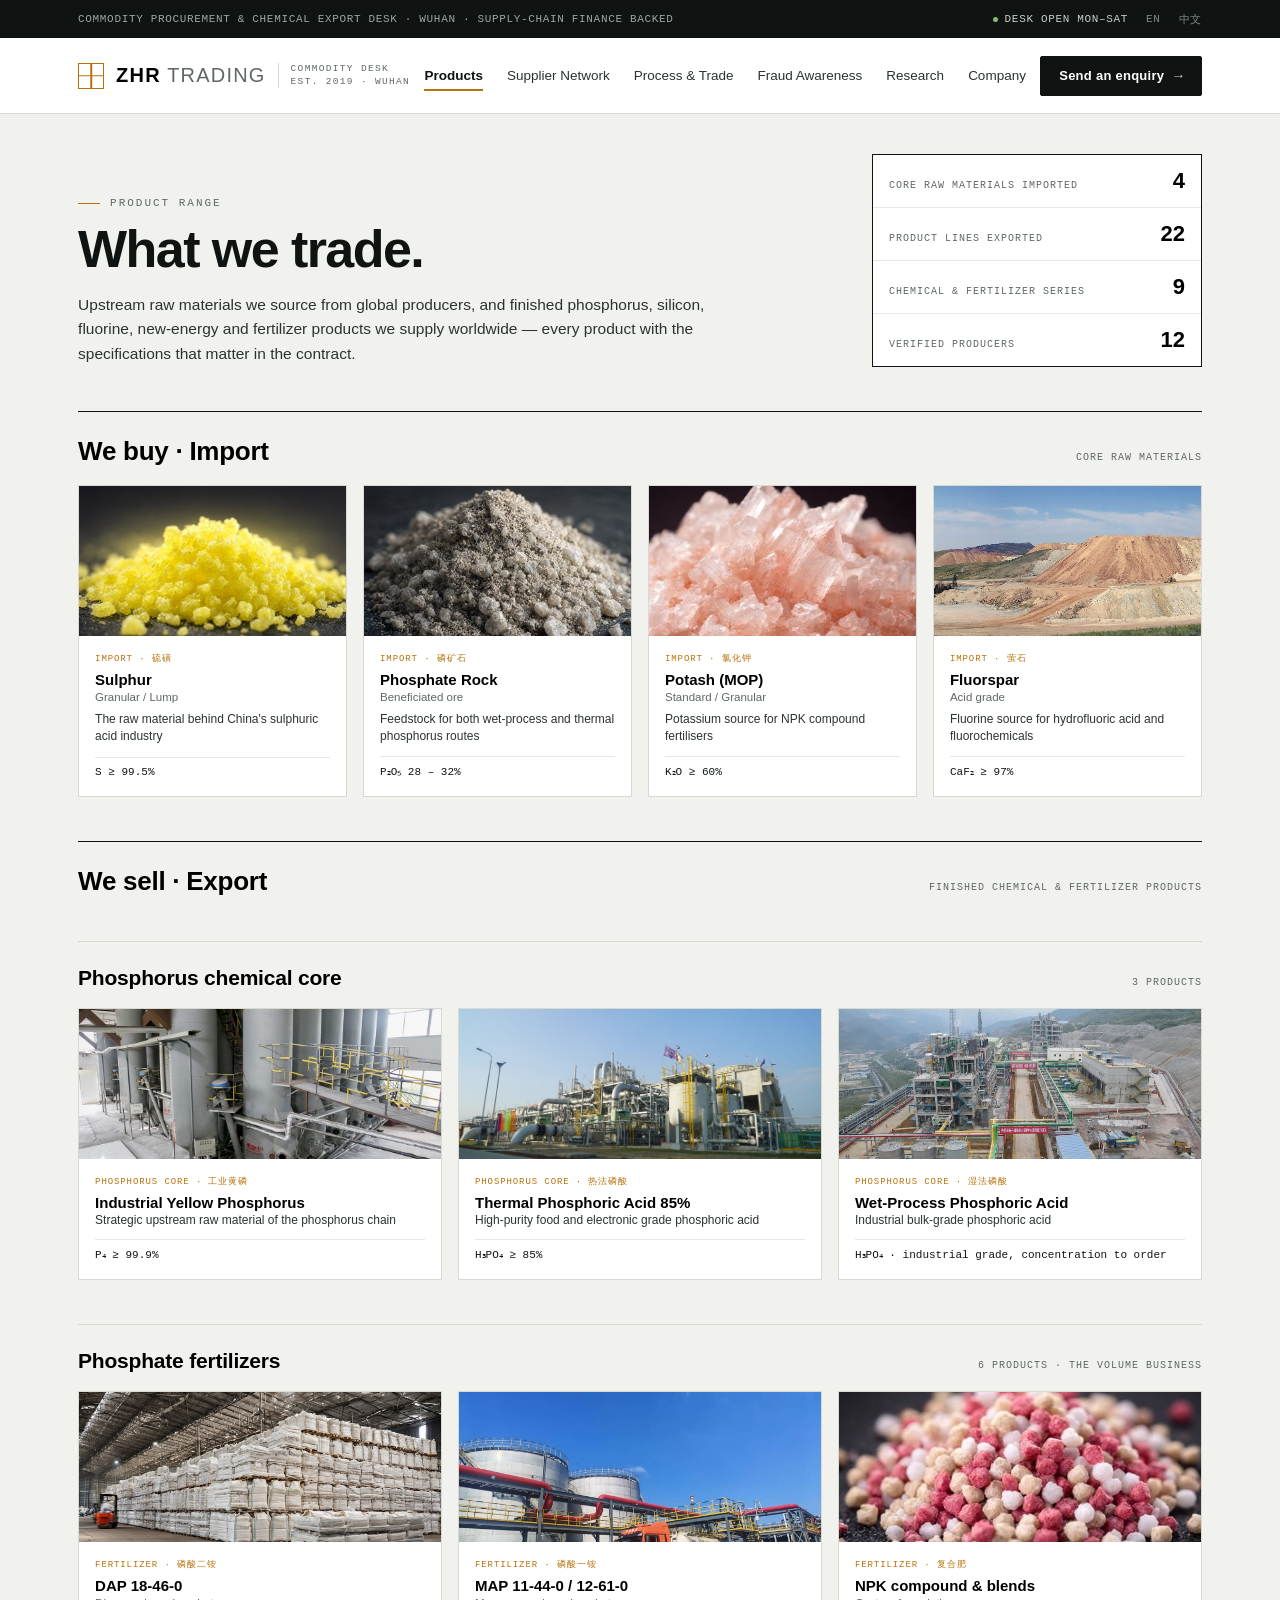
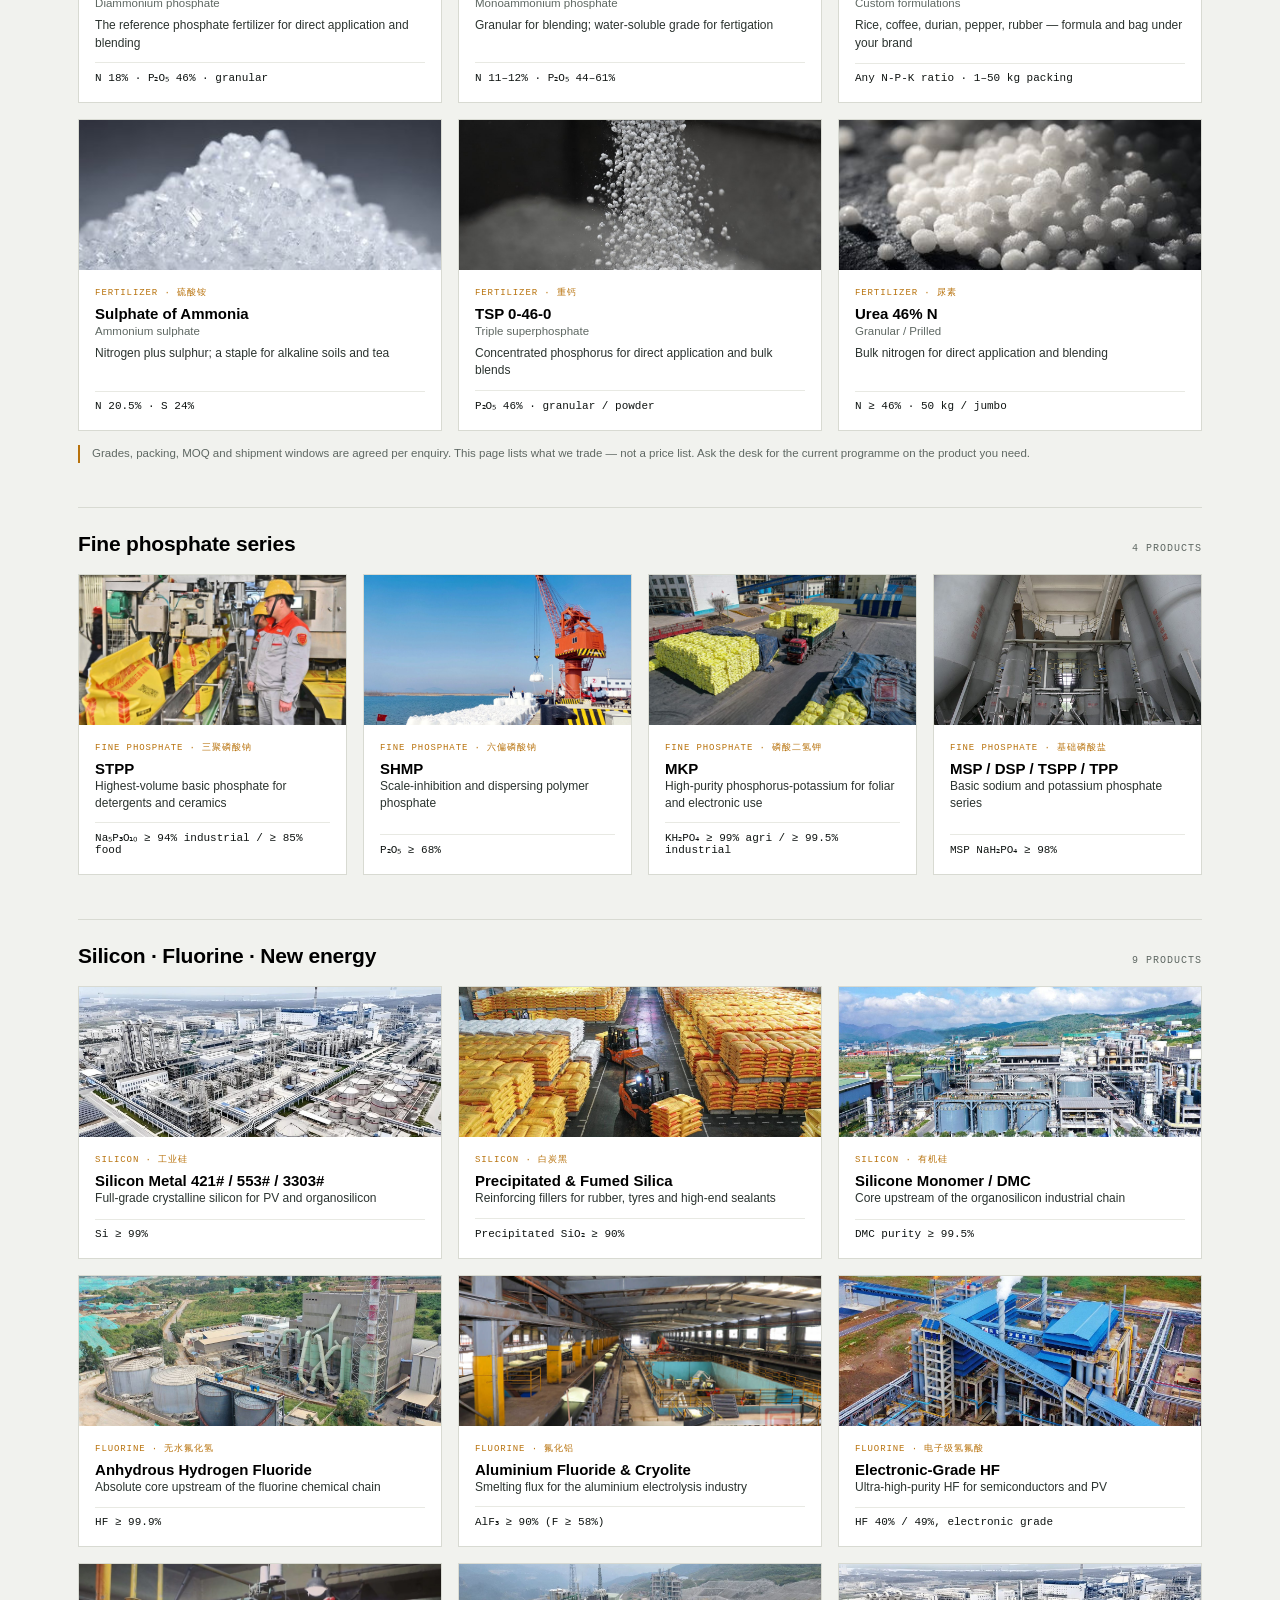
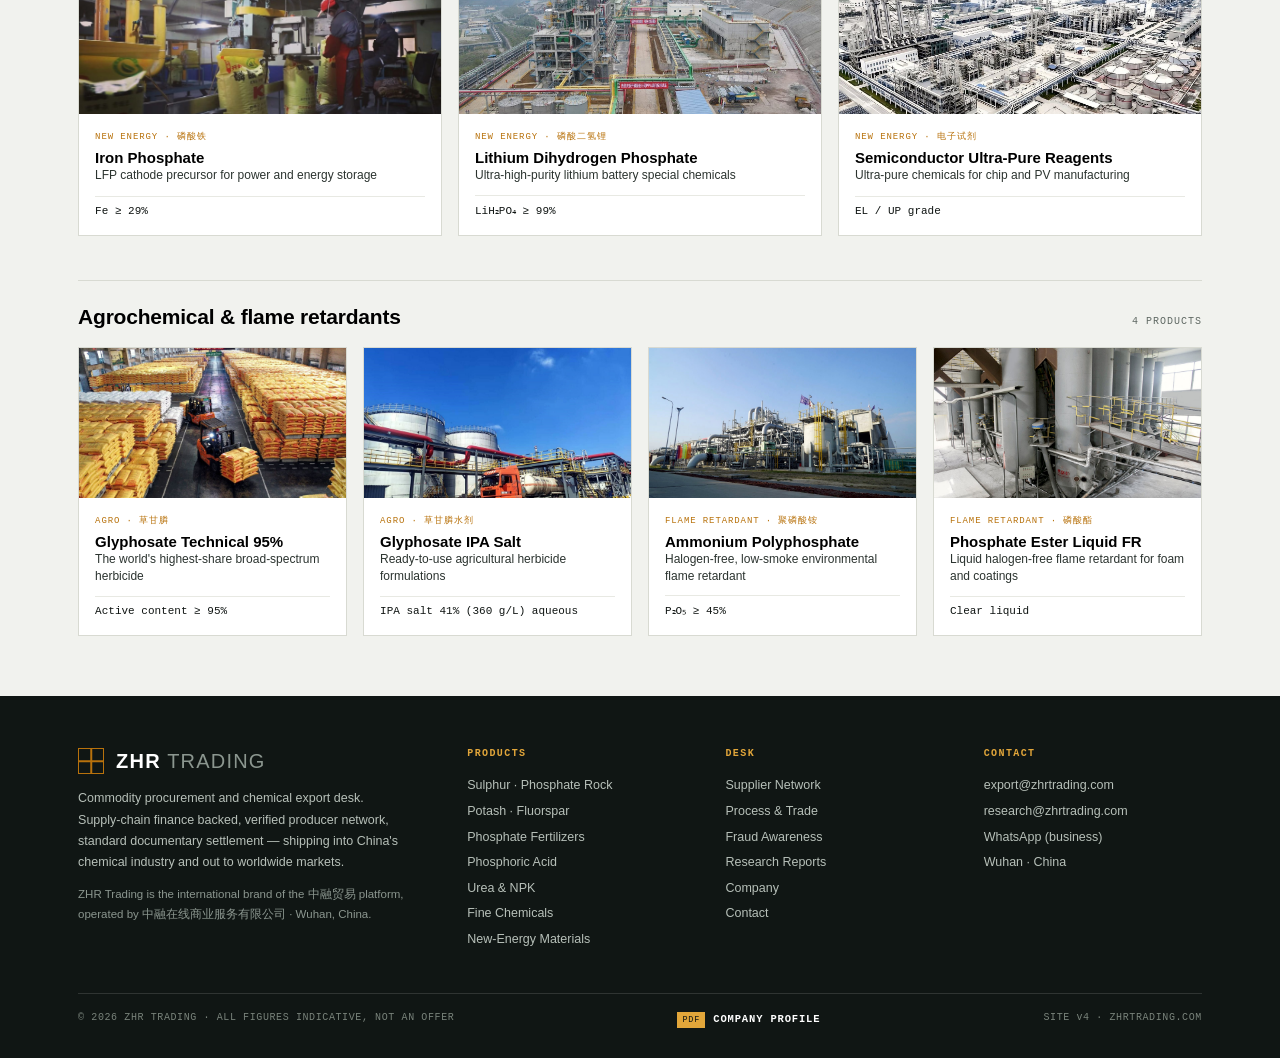
==== commit 71100ada: "products: unique imagery for DAP and aluminium fluoride (no duplicate cards)" ====
--- a/products.html
+++ b/products.html
@@ -83,7 +83,7 @@
     <div class="grp" style="border-top:1px solid var(--line)">
       <div class="gh"><h3 style="font-size:21px">Phosphate fertilizers</h3><span class="gsub">6 products · the volume business</span></div>
       <div class="grid3">
-        <div class="pcard"><div class="ph"><img src="img/prod_npk_blend.jpg"></div>
+        <div class="pcard"><div class="ph"><img src="img/gen_bag_stack.jpg"></div>
           <div class="body"><div class="ser">Fertilizer · 磷酸二铵</div><b>DAP 18-46-0</b><div class="zh">Diammonium phosphate</div>
             <div class="use">The reference phosphate fertilizer for direct application and blending</div>
             <div class="sp">N 18% · P₂O₅ 46% · granular</div></div></div>
@@ -145,7 +145,7 @@
         <div class="pcard"><div class="ph"><img src="img/ops/ws_chinaypc_09.jpg"></div>
           <div class="body"><div class="ser">Fluorine · 无水氟化氢</div><b>Anhydrous Hydrogen Fluoride</b>
             <div class="use">Absolute core upstream of the fluorine chemical chain</div><div class="sp">HF ≥ 99.9%</div></div></div>
-        <div class="pcard"><div class="ph"><img src="img/ops/plant-03.jpg"></div>
+        <div class="pcard"><div class="ph"><img src="img/ops/plant_bunbury_sands.jpg"></div>
           <div class="body"><div class="ser">Fluorine · 氟化铝</div><b>Aluminium Fluoride &amp; Cryolite</b>
             <div class="use">Smelting flux for the aluminium electrolysis industry</div><div class="sp">AlF₃ ≥ 90% (F ≥ 58%)</div></div></div>
         <div class="pcard"><div class="ph"><img src="img/ops/ws_sina_00.jpg"></div>
--- a/assets/v4.css
+++ b/assets/v4.css
@@ -365,9 +365,9 @@
 @media(max-width:680px){
   :root{--gutter:18px}
   .utility{height:34px}.utility .u-r{gap:12px;font-size:10px}
-  .nav{height:64px}.brand .tag{display:none}.brand .wm{font-size:18px}
+  .nav{height:64px}.nav .wrap{padding:0 16px}.brand .tag{display:none}.brand .wm{font-size:18px}
   .nav .btn{display:none}
-  .hero .hmain{height:360px}.hero h1{font-size:32px}.hero .hsub{font-size:14.5px}
+  .hero .hmain{height:clamp(450px,116vw,540px)}.hero h1{font-size:32px}.hero .hsub{font-size:14.5px}
   .hero .hside{height:auto;grid-template-columns:1fr 1fr}
   .hero .hside a{height:132px}
   .pgrid,.bs .pgrid.wide,.grid4,.grid3,.scards,.pillars,.flow5,.gal,.gal.wide6,
